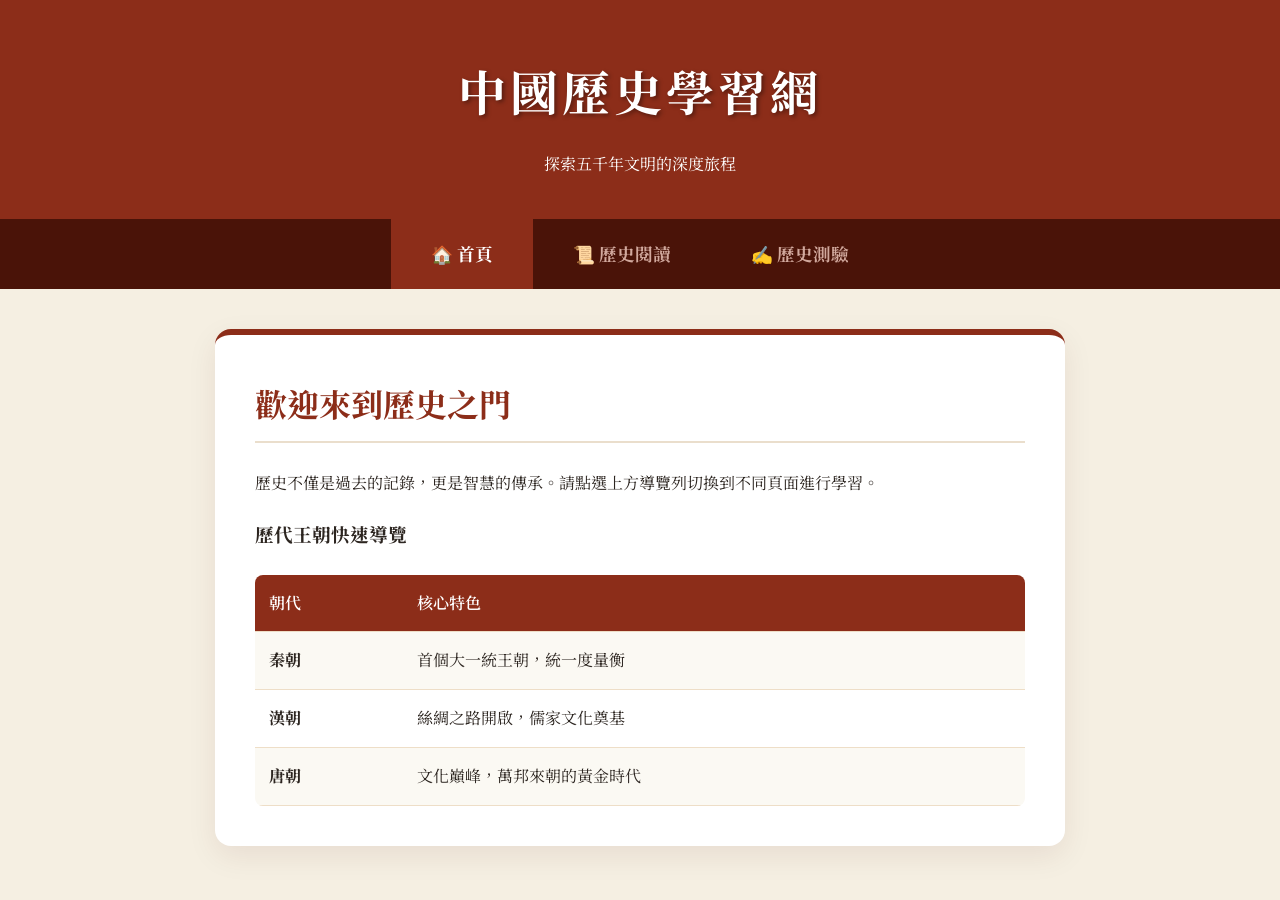
==== index.html @ b66b8fb0 "Add files via upload" ====
<!DOCTYPE html>
<html lang="zh-TW">
<head>
    <meta charset="UTF-8">
    <meta name="viewport" content="width=device-width, initial-scale=1.0">
    <title>中國歷史學習網 - 首頁</title>
    <link href="https://fonts.googleapis.com/css2?family=Noto+Serif+TC:wght@500;700&display=swap" rel="stylesheet">
    <link rel="stylesheet" href="style.css"> </head>
<body>
    <header>
        <h1>中國歷史學習網</h1>
        <p>探索五千年文明的深度旅程</p>
    </header>
    <nav>
        <a href="index.html" class="active">🏠 首頁</a>
        <a href="reading.html">📜 歷史閱讀</a>
        <a href="quiz.html">✍️ 歷史測驗</a>
    </nav>
    <main>
        <div class="card">
            <h2>歡迎來到歷史之門</h2>
            <p>歷史不僅是過去的記錄，更是智慧的傳承。請點選上方導覽列切換到不同頁面進行學習。</p>
            <h3>歷代王朝快速導覽</h3>
            <table>
                <tr><th>朝代</th><th>核心特色</th></tr>
                <tr><td><strong>秦朝</strong></td><td>首個大一統王朝，統一度量衡</td></tr>
                <tr><td><strong>漢朝</strong></td><td>絲綢之路開啟，儒家文化奠基</td></tr>
                <tr><td><strong>唐朝</strong></td><td>文化巔峰，萬邦來朝的黃金時代</td></tr>
            </table>
        </div>
    </main>
</body>
</html>
---- style.css ----
/* ==========================================================================
   🎨 核心變數與全域設定 (Design Tokens)
   ========================================================================== */
:root {
    --primary: #8c2d19;      /* 經典宮廷紅 */
    --dark: #4a1308;         /* 深沉木雕紅 */
    --gold: #d4af37;         /* 皇家古銅金 */
    --bg: #f5efe2;           /* 仿古宣紙色 */
    --card-bg: #ffffff;      /* 純白卡片 */
    --text: #2c2520;         /* 深褐墨色 */
    --shadow: 0 10px 30px rgba(74, 19, 8, 0.08);
}

body {
    font-family: 'Noto Serif TC', 'PingFang TC', serif;
    background-color: var(--bg);
    color: var(--text);
    margin: 0;
    line-height: 1.8;
}

/* ==========================================================================
   🏮 頂部與導覽列 (Layout Components)
   ========================================================================== */
header {
    background-color: var(--primary);
    background-image: url('https://www.transparenttextures.com/patterns/pinstriped-suit.png');
    color: white;
    text-align: center;
    padding: 3rem 1rem 1.5rem;
    box-shadow: 0 4px 15px rgba(0,0,0,0.1);
}

header h1 {
    font-size: 3rem;
    margin: 0;
    letter-spacing: 4px;
    text-shadow: 2px 2px 4px rgba(0,0,0,0.4);
}

nav {
    display: flex;
    justify-content: center;
    background-color: var(--dark);
    position: sticky;
    top: 0;
    z-index: 100;
}

nav a {
    color: #d1a89d;
    padding: 1.2rem 2.5rem;
    text-decoration: none;
    font-weight: bold;
    font-size: 1.1rem;
    transition: all 0.3s ease;
}

nav a:hover, nav a.active {
    color: white;
    background-color: var(--primary);
}

/* ==========================================================================
   🏰 產品級沉浸感卡片與微動效 (Premium Cards & Interactions)
   ========================================================================== */
main {
    max-width: 850px;
    margin: 2.5rem auto;
    padding: 0 1.5rem;
}

.card {
    background: var(--card-bg);
    border-radius: 16px;
    padding: 2.5rem;
    box-shadow: var(--shadow);
    border-top: 6px solid var(--primary);
    transition: all 0.4s cubic-bezier(0.165, 0.84, 0.44, 1); /* 高級感的過渡曲線 */
}

/* 🔥 高級感的核心：Hover 微動效與陰影位移 */
.card:hover {
    transform: translateY(-6px);
    box-shadow: 0 20px 40px rgba(74, 19, 8, 0.15);
}

h2 {
    color: var(--primary);
    font-size: 2rem;
    margin-top: 0;
    border-bottom: 2px solid #eadecc;
    padding-bottom: 0.5rem;
}

/* ==========================================================================
   📋 互動組件 (Table & Quiz UI)
   ========================================================================== */
table {
    width: 100%;
    border-collapse: separate;
    border-spacing: 0;
    margin-top: 1.5rem;
    border-radius: 8px;
    overflow: hidden;
}

th, td { padding: 14px; text-align: left; border-bottom: 1px solid #eedec7; }
th { background: var(--primary); color: white; font-weight: 600; }
tr:nth-child(even) { background-color: #fbf9f3; }

.question-group {
    margin-bottom: 1.8rem;
    padding: 1.5rem;
    background: #fdfbf7;
    border-radius: 8px;
    border-left: 4px solid #e0d3be;
    transition: border-color 0.3s;
}

.question-group:focus-within {
    border-left-color: var(--primary);
}

.option-label {
    display: block;
    margin: 10px 0;
    cursor: pointer;
    padding: 8px 12px;
    border-radius: 4px;
    transition: background 0.2s;
}

.option-label:hover {
    background: #f4eee1;
}

.submit-btn {
    background: var(--primary);
    color: white;
    border: none;
    padding: 1.2rem;
    font-size: 1.1rem;
    font-weight: bold;
    border-radius: 50px;
    cursor: pointer;
    width: 100%;
    box-shadow: 0 4px 15px rgba(140, 45, 25, 0.3);
    transition: all 0.3s;
}

.submit-btn:hover {
    background: var(--dark);
    transform: scale(1.01);
}
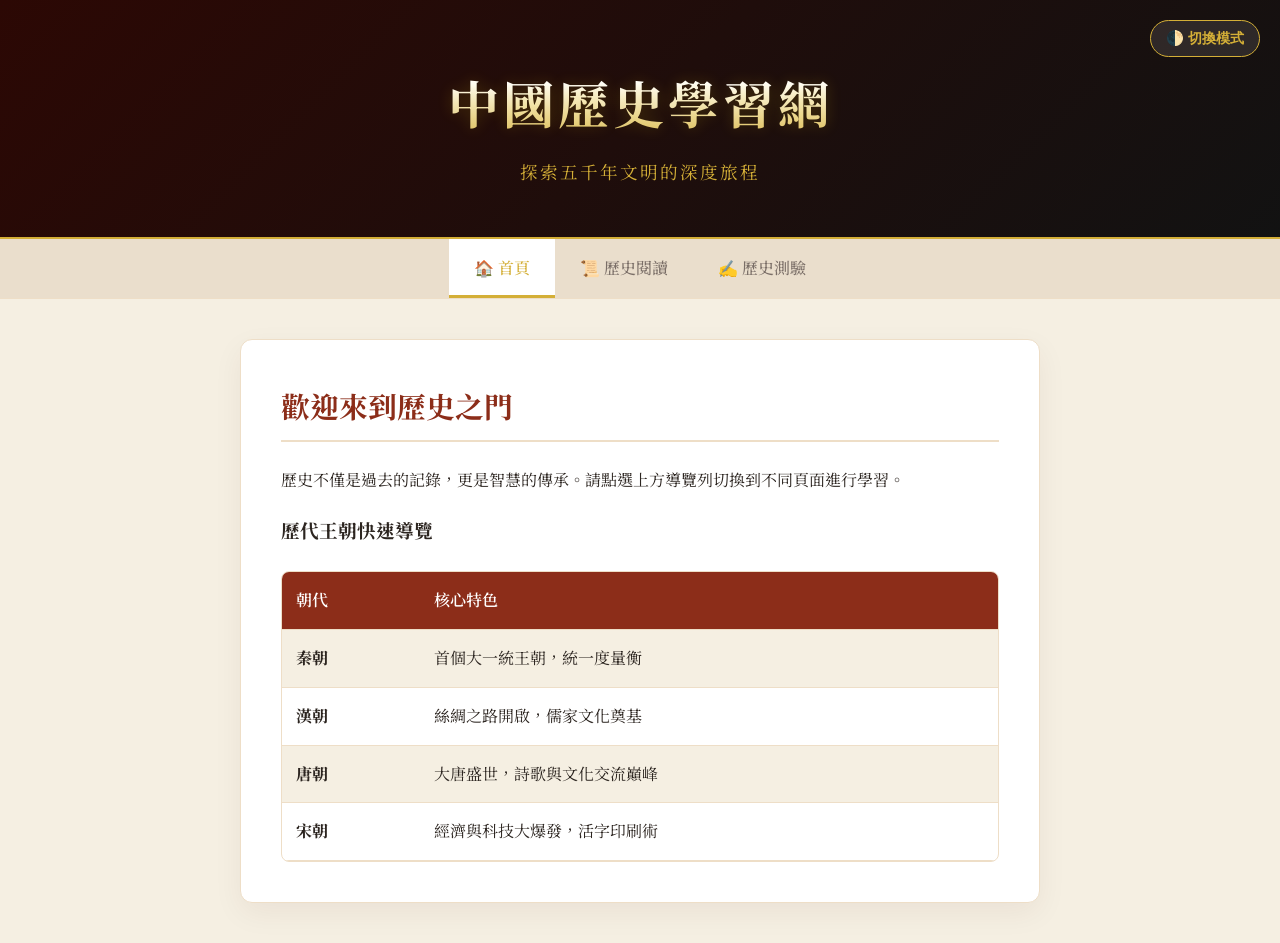
==== commit 007096cc: "Add files via upload" ====
--- a/index.html
+++ b/index.html
@@ -5,9 +5,11 @@
     <meta name="viewport" content="width=device-width, initial-scale=1.0">
     <title>中國歷史學習網 - 首頁</title>
     <link href="https://fonts.googleapis.com/css2?family=Noto+Serif+TC:wght@500;700&display=swap" rel="stylesheet">
-    <link rel="stylesheet" href="style.css"> </head>
+    <link rel="stylesheet" href="style.css"> 
+    <script src="script.js" defer></script> </head>
 <body>
     <header>
+        <button class="theme-toggle-btn" onclick="toggleTheme()">🌓 切換模式</button>
         <h1>中國歷史學習網</h1>
         <p>探索五千年文明的深度旅程</p>
     </header>
@@ -25,9 +27,10 @@
                 <tr><th>朝代</th><th>核心特色</th></tr>
                 <tr><td><strong>秦朝</strong></td><td>首個大一統王朝，統一度量衡</td></tr>
                 <tr><td><strong>漢朝</strong></td><td>絲綢之路開啟，儒家文化奠基</td></tr>
-                <tr><td><strong>唐朝</strong></td><td>文化巔峰，萬邦來朝的黃金時代</td></tr>
+                <tr><td><strong>唐朝</strong></td><td>大唐盛世，詩歌與文化交流巔峰</td></tr>
+                <tr><td><strong>宋朝</strong></td><td>經濟與科技大爆發，活字印刷術</td></tr>
             </table>
         </div>
     </main>
 </body>
-</html>        +</html>
--- a/style.css
+++ b/style.css
@@ -1,101 +1,147 @@
-/* ==========================================================================
-   🎨 核心變數與全域設定 (Design Tokens)
+/* ==========================================================================\
+   🎨 核心變數設定 (預設為古典淺色宣紙風)
    ========================================================================== */
 :root {
     --primary: #8c2d19;      /* 經典宮廷紅 */
-    --dark: #4a1308;         /* 深沉木雕紅 */
-    --gold: #d4af37;         /* 皇家古銅金 */
     --bg: #f5efe2;           /* 仿古宣紙色 */
     --card-bg: #ffffff;      /* 純白卡片 */
+    --gold: #d4af37;         /* 皇家古銅金 */
     --text: #2c2520;         /* 深褐墨色 */
-    --shadow: 0 10px 30px rgba(74, 19, 8, 0.08);
-}
-
+    --text-muted: #7a6e67;   /* 淺褐字 */
+    --shadow: 0 10px 30px rgba(74, 19, 8, 0.06);
+    --nav-bg: #eadecc;
+    --border: #eedec7;
+}
+
+/* ==========================================================================\
+   🌙 核心變數設定 (當啟動 .dark-mode 時，變數全部無縫切換為暗黑風)
+   ========================================================================== */
+body.dark-mode {
+    --primary: #a62b1d;      /* 鮮明宮廷紅 */
+    --bg: #121212;           /* 極致深黑背景 */
+    --card-bg: #1e1e1e;      /* 暗黑卡片背景 */
+    --gold: #ffd700;         /* 傳統皇家金 */
+    --text: #e0e0e0;         /* 亮灰白字 */
+    --text-muted: #aaaaaa;   /* 暗灰字 */
+    --shadow: 0 8px 30px rgba(0, 0, 0, 0.5);
+    --nav-bg: #1a1a1a;
+    --border: #2a2a2a;
+}
+
+/* ==========================================================================\
+   🏮 全域樣式 (全部改用變數控制，才能一鍵切換)
+   ========================================================================== */
 body {
     font-family: 'Noto Serif TC', 'PingFang TC', serif;
     background-color: var(--bg);
     color: var(--text);
     margin: 0;
     line-height: 1.8;
-}
-
-/* ==========================================================================
-   🏮 頂部與導覽列 (Layout Components)
-   ========================================================================== */
+    transition: background-color 0.3s, color 0.3s; /* 讓切換顏色時有柔和的淡入淡出效果 */
+}
+
 header {
-    background-color: var(--primary);
-    background-image: url('https://www.transparenttextures.com/patterns/pinstriped-suit.png');
-    color: white;
+    background: linear-gradient(135deg, #2c0804 0%, #121212 100%);
+    border-bottom: 2px solid var(--gold);
     text-align: center;
-    padding: 3rem 1rem 1.5rem;
-    box-shadow: 0 4px 15px rgba(0,0,0,0.1);
+    padding: 3.5rem 1rem 2rem;
+    position: relative;
 }
 
 header h1 {
-    font-size: 3rem;
+    font-size: 3.2rem;
     margin: 0;
+    font-weight: 700;
     letter-spacing: 4px;
-    text-shadow: 2px 2px 4px rgba(0,0,0,0.4);
+    background: linear-gradient(to bottom, #ffffff 30%, var(--gold) 100%);
+    -webkit-background-clip: text;
+    -webkit-text-fill-color: transparent;
+    text-shadow: 0 0 15px rgba(255, 215, 0, 0.2);
+}
+
+header p {
+    color: var(--gold);
+    font-size: 1.1rem;
+    margin-top: 0.5rem;
+    letter-spacing: 2px;
 }
 
 nav {
+    background-color: var(--nav-bg);
     display: flex;
     justify-content: center;
-    background-color: var(--dark);
+    border-bottom: 1px solid var(--border);
     position: sticky;
     top: 0;
     z-index: 100;
 }
 
 nav a {
-    color: #d1a89d;
-    padding: 1.2rem 2.5rem;
+    color: var(--text-muted);
+    padding: 15px 25px;
     text-decoration: none;
+    font-weight: 500;
+    transition: all 0.3s;
+}
+
+nav a:hover, nav a.active {
+    color: var(--gold);
+    background-color: var(--card-bg);
+    box-shadow: inset 0 -3px 0 var(--gold);
+}
+
+/* 🎯 右上角浮動切換模式按鈕 */
+.theme-toggle-btn {
+    position: absolute;
+    top: 20px;
+    right: 20px;
+    background: rgba(255, 255, 255, 0.1);
+    color: var(--gold);
+    border: 1px solid var(--gold);
+    padding: 8px 15px;
+    border-radius: 20px;
+    cursor: pointer;
     font-weight: bold;
-    font-size: 1.1rem;
-    transition: all 0.3s ease;
-}
-
-nav a:hover, nav a.active {
-    color: white;
-    background-color: var(--primary);
-}
-
-/* ==========================================================================
-   🏰 產品級沉浸感卡片與微動效 (Premium Cards & Interactions)
-   ========================================================================== */
+    font-size: 0.9rem;
+    transition: all 0.2s;
+    z-index: 10;
+}
+.theme-toggle-btn:hover {
+    background: var(--gold);
+    color: #000;
+}
+
 main {
-    max-width: 850px;
-    margin: 2.5rem auto;
-    padding: 0 1.5rem;
+    max-width: 800px;
+    margin: 40px auto;
+    padding: 0 20px;
 }
 
 .card {
-    background: var(--card-bg);
-    border-radius: 16px;
-    padding: 2.5rem;
+    background-color: var(--card-bg);
+    padding: 40px;
+    border-radius: 12px;
     box-shadow: var(--shadow);
-    border-top: 6px solid var(--primary);
-    transition: all 0.4s cubic-bezier(0.165, 0.84, 0.44, 1); /* 高級感的過渡曲線 */
-}
-
-/* 🔥 高級感的核心：Hover 微動效與陰影位移 */
+    border: 1px solid var(--border);
+    transition: transform 0.3s, border-color 0.3s, background-color 0.3s;
+}
+
 .card:hover {
-    transform: translateY(-6px);
-    box-shadow: 0 20px 40px rgba(74, 19, 8, 0.15);
+    transform: translateY(-5px);
+    border-color: var(--gold);
 }
 
 h2 {
     color: var(--primary);
-    font-size: 2rem;
+    font-size: 1.8rem;
+    border-bottom: 2px solid var(--border);
+    padding-bottom: 0.5rem;
     margin-top: 0;
-    border-bottom: 2px solid #eadecc;
-    padding-bottom: 0.5rem;
-}
-
-/* ==========================================================================
-   📋 互動組件 (Table & Quiz UI)
-   ========================================================================== */
+}
+body.dark-mode h2 {
+    color: var(--gold); /* 深色模式下二級標題變金色比較好看 */
+}
+
 table {
     width: 100%;
     border-collapse: separate;
@@ -103,23 +149,25 @@
     margin-top: 1.5rem;
     border-radius: 8px;
     overflow: hidden;
-}
-
-th, td { padding: 14px; text-align: left; border-bottom: 1px solid #eedec7; }
+    border: 1px solid var(--border);
+}
+
+th, td { padding: 14px; text-align: left; border-bottom: 1px solid var(--border); }
 th { background: var(--primary); color: white; font-weight: 600; }
-tr:nth-child(even) { background-color: #fbf9f3; }
+body.dark-mode th { background: #2a2a2a; color: var(--gold); }
+tr:nth-child(even) { background-color: var(--bg); }
 
 .question-group {
     margin-bottom: 1.8rem;
     padding: 1.5rem;
-    background: #fdfbf7;
+    background: var(--bg);
     border-radius: 8px;
-    border-left: 4px solid #e0d3be;
-    transition: border-color 0.3s;
+    border-left: 4px solid var(--border);
+    transition: all 0.3s;
 }
 
 .question-group:focus-within {
-    border-left-color: var(--primary);
+    border-left-color: var(--gold);
 }
 
 .option-label {
@@ -129,27 +177,45 @@
     padding: 8px 12px;
     border-radius: 4px;
     transition: background 0.2s;
+    color: var(--text-muted);
 }
 
 .option-label:hover {
-    background: #f4eee1;
+    background: var(--border);
+    color: var(--text);
 }
 
 .submit-btn {
-    background: var(--primary);
+    background: linear-gradient(135deg, var(--primary) 0%, #5a120a 100%);
     color: white;
-    border: none;
-    padding: 1.2rem;
+    border: 1px solid var(--gold);
+    padding: 12px 30px;
     font-size: 1.1rem;
+    border-radius: 6px;
+    cursor: pointer;
+    width: 100%;
     font-weight: bold;
-    border-radius: 50px;
-    cursor: pointer;
-    width: 100%;
-    box-shadow: 0 4px 15px rgba(140, 45, 25, 0.3);
-    transition: all 0.3s;
+    letter-spacing: 1px;
+    transition: all 0.2s;
 }
 
 .submit-btn:hover {
-    background: var(--dark);
-    transform: scale(1.01);
+    opacity: 0.9;
+    box-shadow: 0 0 15px rgba(166, 43, 29, 0.4);
+}
+
+.random-btn {
+    background: var(--nav-bg);
+    color: var(--text);
+    border: 1px solid var(--gold);
+    padding: 8px 16px;
+    border-radius: 4px;
+    cursor: pointer;
+    font-weight: bold;
+    margin-bottom: 15px;
+    transition: background 0.2s;
+}
+.random-btn:hover {
+    background: var(--gold);
+    color: black;
 }
